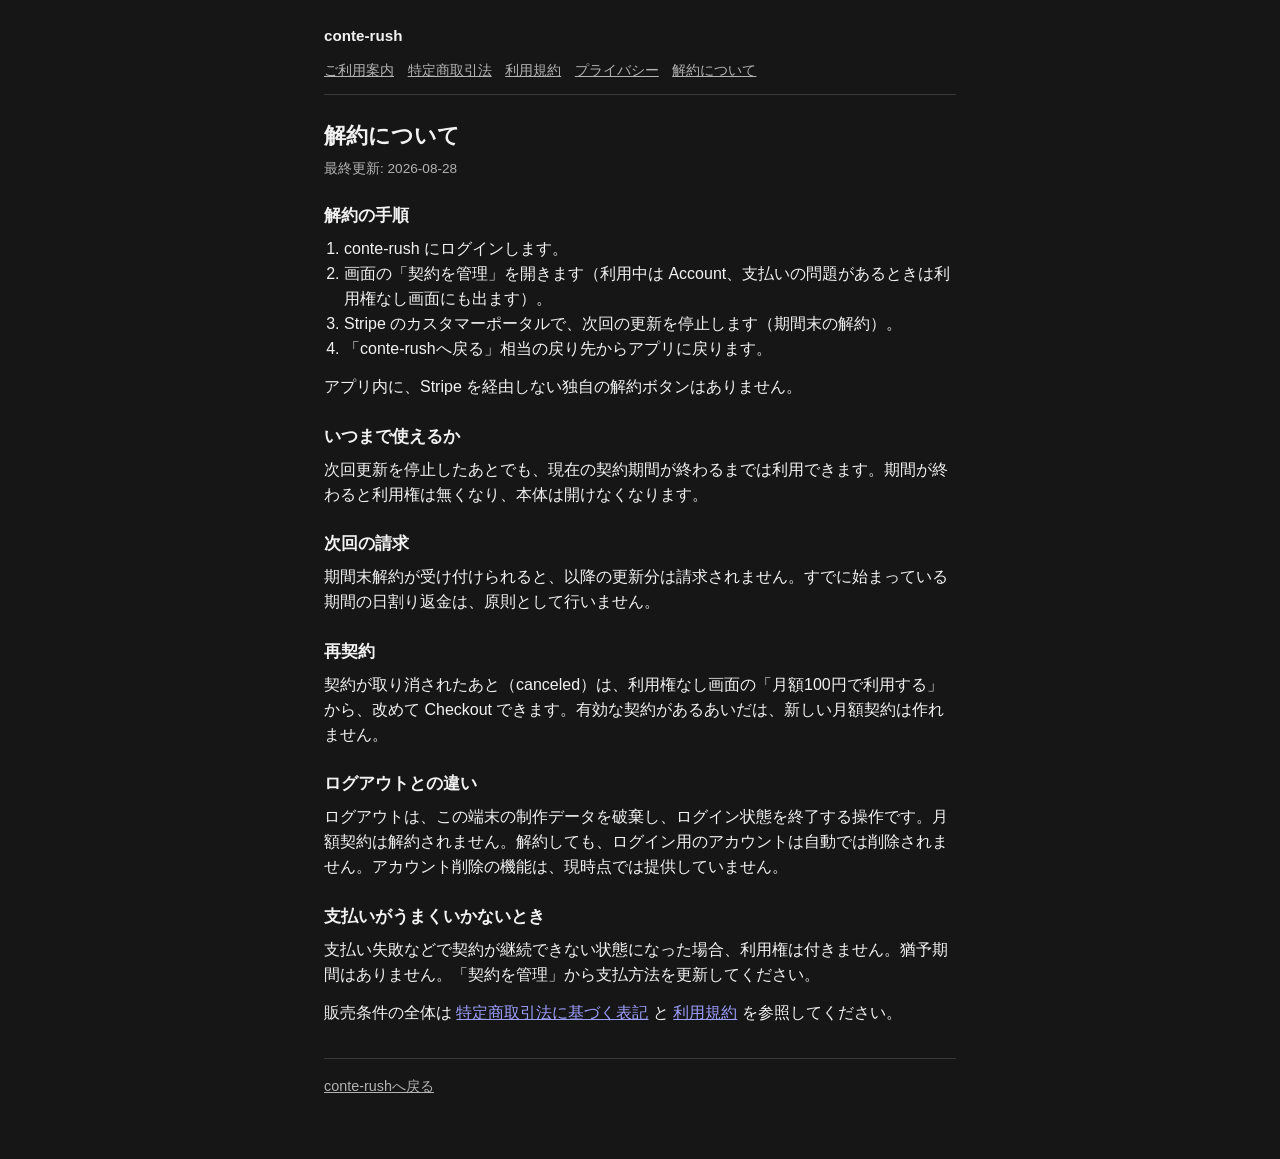
==== legal/cancel.html @ b7cf004d "docs: complete M11.7 legal launch requirements Co-authored-by: Cursor <cursoragent@cursor.com>" ====
<!DOCTYPE html>
<html lang="ja">
  <head>
    <meta charset="UTF-8" />
    <meta name="viewport" content="width=device-width, initial-scale=1.0" />
    <title>解約について — conte-rush</title>
    <link rel="stylesheet" href="../css/legal.css" />
  </head>
  <body class="legal-page">
    <p class="legal-brand">conte-rush</p>
    <nav class="legal-nav" aria-label="法務文書">
      <a href="./index.html">ご利用案内</a>
      <a href="./tokusho.html">特定商取引法</a>
      <a href="./terms.html">利用規約</a>
      <a href="./privacy.html">プライバシー</a>
      <a href="./cancel.html">解約について</a>
    </nav>
    <h1>解約について</h1>
    <p class="legal-updated">最終更新: 2026-08-28</p>

    <h2>解約の手順</h2>
    <ol>
      <li>conte-rush にログインします。</li>
      <li>画面の「契約を管理」を開きます（利用中は Account、支払いの問題があるときは利用権なし画面にも出ます）。</li>
      <li>Stripe のカスタマーポータルで、次回の更新を停止します（期間末の解約）。</li>
      <li>「conte-rushへ戻る」相当の戻り先からアプリに戻ります。</li>
    </ol>
    <p>アプリ内に、Stripe を経由しない独自の解約ボタンはありません。</p>

    <h2>いつまで使えるか</h2>
    <p>
      次回更新を停止したあとでも、現在の契約期間が終わるまでは利用できます。期間が終わると利用権は無くなり、本体は開けなくなります。
    </p>

    <h2>次回の請求</h2>
    <p>
      期間末解約が受け付けられると、以降の更新分は請求されません。すでに始まっている期間の日割り返金は、原則として行いません。
    </p>

    <h2>再契約</h2>
    <p>
      契約が取り消されたあと（canceled）は、利用権なし画面の「月額100円で利用する」から、改めて Checkout できます。有効な契約があるあいだは、新しい月額契約は作れません。
    </p>

    <h2>ログアウトとの違い</h2>
    <p>
      ログアウトは、この端末の制作データを破棄し、ログイン状態を終了する操作です。月額契約は解約されません。解約しても、ログイン用のアカウントは自動では削除されません。アカウント削除の機能は、現時点では提供していません。
    </p>

    <h2>支払いがうまくいかないとき</h2>
    <p>
      支払い失敗などで契約が継続できない状態になった場合、利用権は付きません。猶予期間はありません。「契約を管理」から支払方法を更新してください。
    </p>

    <p>
      販売条件の全体は <a href="./tokusho.html">特定商取引法に基づく表記</a> と
      <a href="./terms.html">利用規約</a> を参照してください。
    </p>

    <p class="legal-back"><a href="../index.html">conte-rushへ戻る</a></p>
  </body>
</html>
---- css/legal.css ----
:root {
  color-scheme: dark;
  --bg: #161616;
  --panel: #202020;
  --text: #f2f2f2;
  --muted: #b3b3b3;
  --border: #3a3a3a;
}

* {
  box-sizing: border-box;
}

html,
body {
  margin: 0;
}

body {
  min-height: 100%;
  background: var(--bg);
  color: var(--text);
  font-family: sans-serif;
  line-height: 1.55;
}

.legal-page {
  max-width: 42rem;
  margin: 0 auto;
  padding: 1.5rem 1.25rem 3rem;
  overflow-wrap: anywhere;
}

.legal-nav a:focus,
.legal-back a:focus,
.legal-page a:focus {
  outline: 2px solid var(--text);
  outline-offset: 2px;
}

.legal-brand {
  margin: 0 0 0.75rem;
  font-size: 0.95rem;
  font-weight: 700;
}

.legal-nav {
  display: flex;
  flex-wrap: wrap;
  gap: 0.35rem 0.85rem;
  margin: 0 0 1.5rem;
  padding-bottom: 0.85rem;
  border-bottom: 1px solid var(--border);
  font-size: 0.85rem;
}

.legal-nav a,
.legal-back a {
  color: var(--muted);
}

h1 {
  margin: 0 0 0.35rem;
  font-size: 1.35rem;
}

.legal-updated {
  margin: 0 0 1.25rem;
  color: var(--muted);
  font-size: 0.85rem;
}

h2 {
  margin: 1.5rem 0 0.5rem;
  font-size: 1.05rem;
}

p,
ul,
ol {
  margin: 0 0 0.85rem;
}

ul,
ol {
  padding-left: 1.25rem;
}

dt {
  margin-top: 0.85rem;
  font-weight: 700;
}

dd {
  margin: 0.2rem 0 0;
  color: var(--muted);
}

.legal-back {
  margin-top: 2rem;
  padding-top: 1rem;
  border-top: 1px solid var(--border);
  font-size: 0.9rem;
}
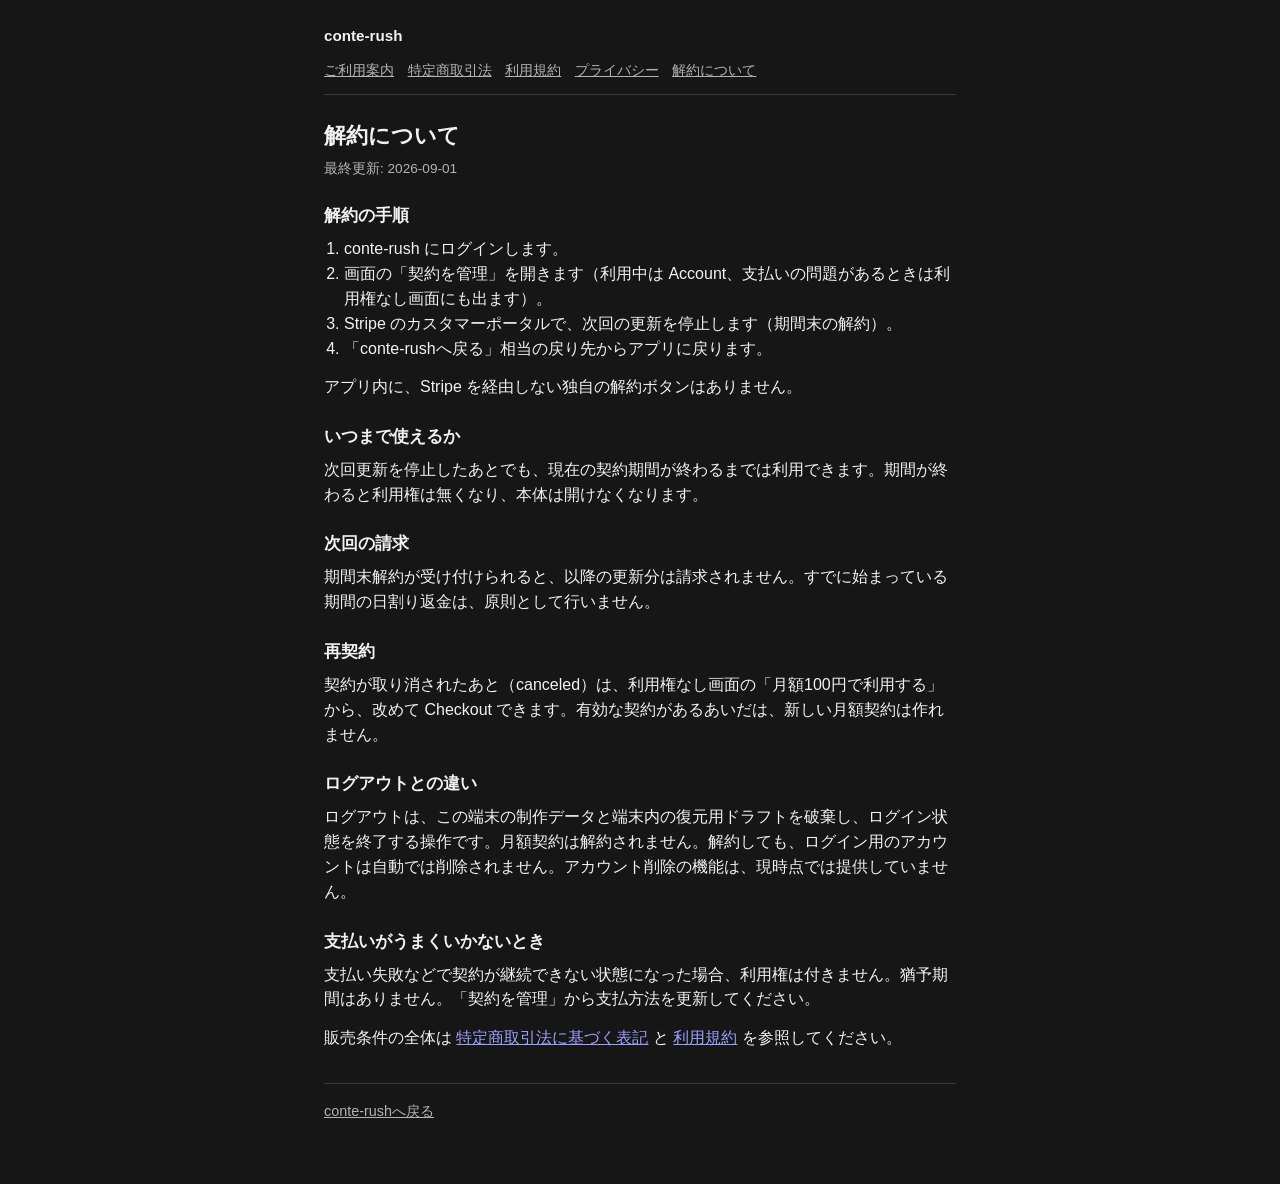
==== commit 0f4e7b7d: "feat: restore editing state from per-user IndexedDB Keep production data in memory, but autosave PDF" ====
--- a/legal/cancel.html
+++ b/legal/cancel.html
@@ -16,7 +16,7 @@
       <a href="./cancel.html">解約について</a>
     </nav>
     <h1>解約について</h1>
-    <p class="legal-updated">最終更新: 2026-08-28</p>
+    <p class="legal-updated">最終更新: 2026-09-01</p>
 
     <h2>解約の手順</h2>
     <ol>
@@ -44,7 +44,7 @@
 
     <h2>ログアウトとの違い</h2>
     <p>
-      ログアウトは、この端末の制作データを破棄し、ログイン状態を終了する操作です。月額契約は解約されません。解約しても、ログイン用のアカウントは自動では削除されません。アカウント削除の機能は、現時点では提供していません。
+      ログアウトは、この端末の制作データと端末内の復元用ドラフトを破棄し、ログイン状態を終了する操作です。月額契約は解約されません。解約しても、ログイン用のアカウントは自動では削除されません。アカウント削除の機能は、現時点では提供していません。
     </p>
 
     <h2>支払いがうまくいかないとき</h2>
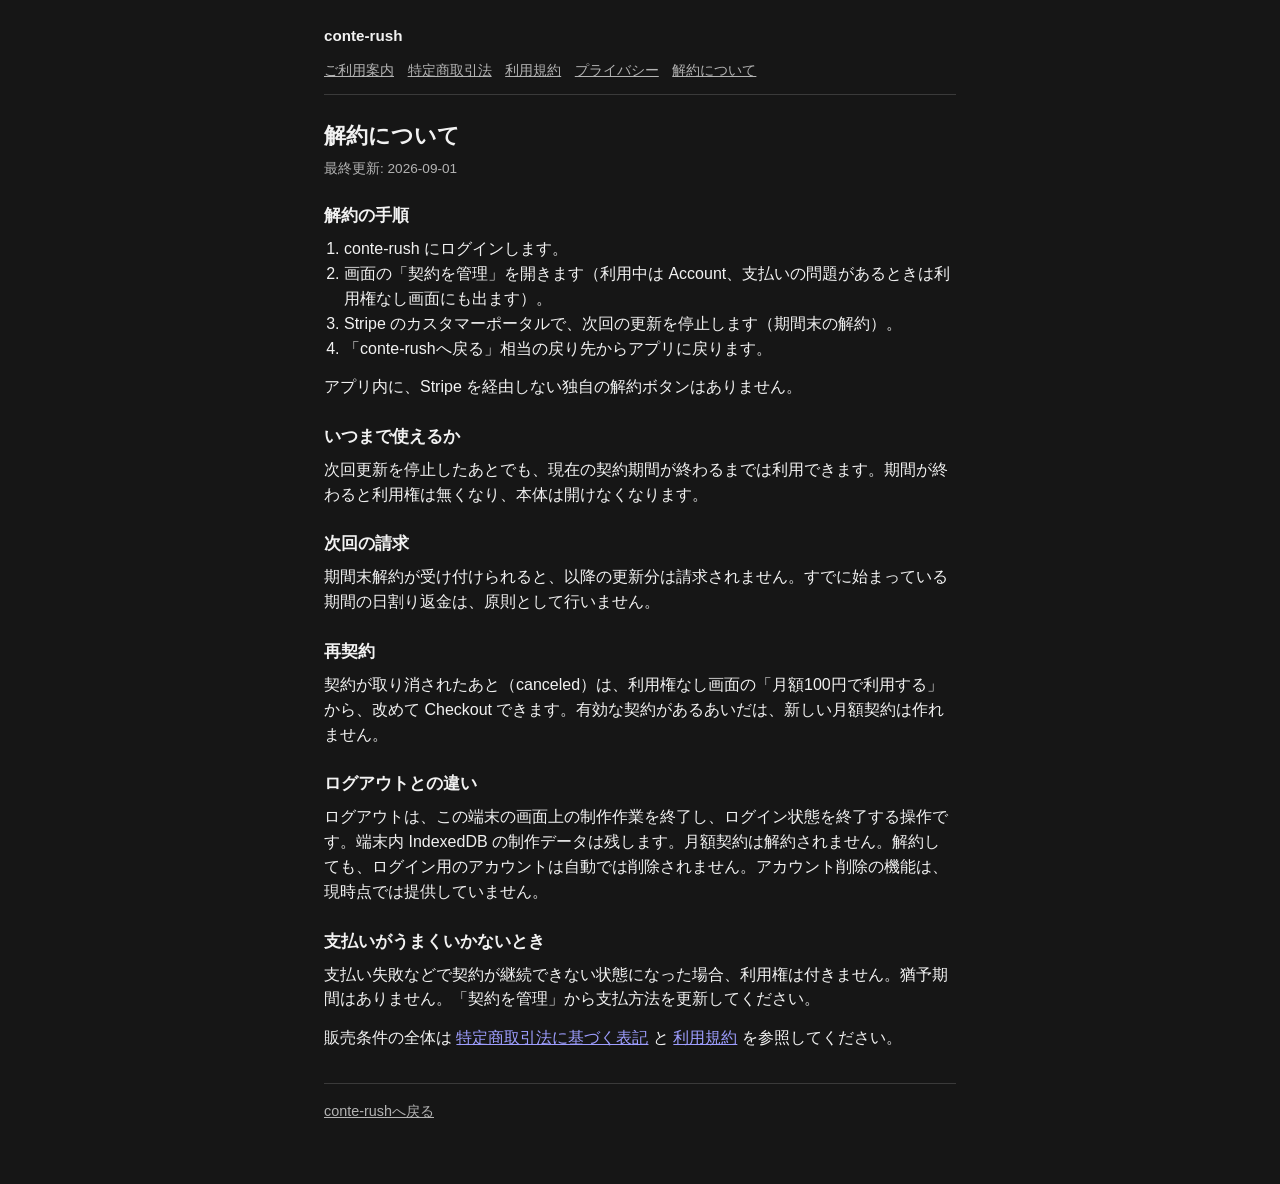
==== commit 9645a4e4: "feat: store multiple local projects per user Keep each PDF as its own IndexedDB project so a new boa" ====
--- a/legal/cancel.html
+++ b/legal/cancel.html
@@ -44,7 +44,7 @@
 
     <h2>ログアウトとの違い</h2>
     <p>
-      ログアウトは、この端末の制作データと端末内の復元用ドラフトを破棄し、ログイン状態を終了する操作です。月額契約は解約されません。解約しても、ログイン用のアカウントは自動では削除されません。アカウント削除の機能は、現時点では提供していません。
+      ログアウトは、この端末の画面上の制作作業を終了し、ログイン状態を終了する操作です。端末内 IndexedDB の制作データは残します。月額契約は解約されません。解約しても、ログイン用のアカウントは自動では削除されません。アカウント削除の機能は、現時点では提供していません。
     </p>
 
     <h2>支払いがうまくいかないとき</h2>
